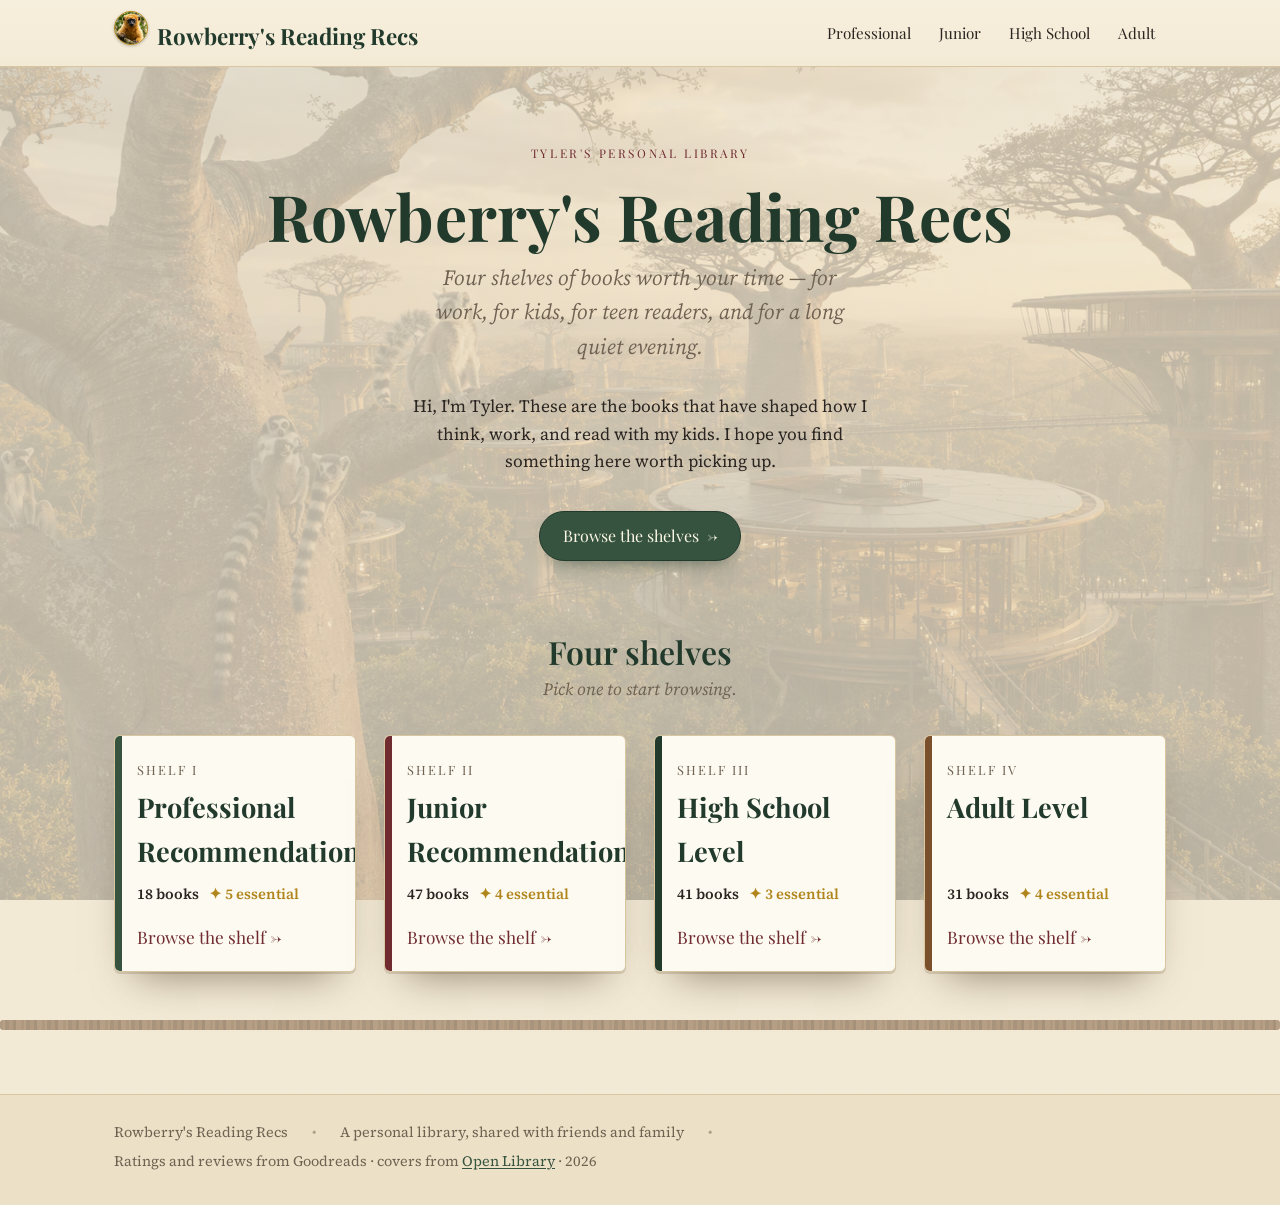
==== index.html @ d3a47faa "Adding it all" ====
<!doctype html>
<html lang="en">
<head>
  <meta charset="utf-8">
  <meta name="viewport" content="width=device-width, initial-scale=1">
  <title>Rowberry's Reading Recs</title>
  <meta name="description" content="A personal library of book recommendations from Tyler Rowberry, organized into four shelves: Professional, Junior, High School, and Adult.">
  <meta name="theme-color" content="#f3ead6">
  <meta property="og:type" content="website">
  <meta property="og:title" content="Rowberry's Reading Recs">
  <meta property="og:description" content="Four shelves of books worth your time — for work, for kids, for teen readers, and for a long quiet evening.">
  <link rel="icon" href="data:image/svg+xml,%3Csvg xmlns='http://www.w3.org/2000/svg' viewBox='0 0 24 24' fill='none' stroke='%2335533f' stroke-width='1.7' stroke-linecap='round' stroke-linejoin='round'%3E%3Cpath d='M12 5.5C10 4 6.5 3.5 4 4v14c2.5-.5 6 0 8 1.5 2-1.5 5.5-2 8-1.5V4c-2.5-.5-6 0-8 1.5Z'/%3E%3Cpath d='M12 5.5v14'/%3E%3C/svg%3E">
  <link rel="preconnect" href="https://fonts.googleapis.com">
  <link rel="preconnect" href="https://fonts.gstatic.com" crossorigin>
  <link href="https://fonts.googleapis.com/css2?family=Playfair+Display:wght@500;600;700&family=Source+Serif+4:ital,opsz,wght@0,8..60,400;0,8..60,600;1,8..60,400;1,8..60,600&display=swap" rel="stylesheet">
  <link rel="stylesheet" href="assets/styles.css">
</head>
<body data-page="home">
  <a class="skip-link" href="#shelves">Skip to the shelves</a>

  <header class="site-header">
    <div class="wrap site-header__inner">
      <a class="brand" href="index.html">
        <img class="brand__photo" src="assets/img/lemur-logo.jpg" alt="" width="34" height="34">
        <span>Rowberry's Reading Recs</span>
      </a>
      <nav class="site-nav" aria-label="Book shelves">
        <a href="professional.html">Professional</a>
        <a href="junior.html">Junior</a>
        <a href="highschool.html">High School</a>
        <a href="adult.html">Adult</a>
      </nav>
    </div>
  </header>

  <main id="main">
    <section class="hero wrap">
      <p class="hero__eyebrow">Tyler's Personal Library</p>
      <h1>Rowberry's Reading Recs</h1>

      <!-- EDIT: tagline — one line under the title. Change freely. -->
      <p class="hero__tagline">Four shelves of books worth your time — for work, for kids,
        for teen readers, and for a long quiet evening.</p>

      <!-- ================================================================= -->
      <!-- WELCOME BLURB  —  Tyler, edit the text inside this <p> to make it  -->
      <!-- yours. This is the personal hello your friends and family see.     -->
      <!-- ================================================================= -->
      <p class="welcome">
        Hi, I'm Tyler. These are the books that have shaped how I think, work,
        and read with my kids. I hope you find something here worth picking up.
      </p>
      <!-- ===================== end welcome blurb ========================== -->

      <p><a class="btn" href="#shelves">Browse the shelves
        <span class="btn__arrow" aria-hidden="true">&rarr;</span></a></p>
    </section>

    <section class="shelves wrap" id="shelves">
      <h2>Four shelves</h2>
      <p class="shelves__sub">Pick one to start browsing.</p>
      <div class="tile-grid" data-tiles>
        <noscript>
          <p>This site uses JavaScript to list the books. The four shelves are:
            <a href="professional.html">Professional</a>,
            <a href="junior.html">Junior</a>,
            <a href="highschool.html">High School</a>, and
            <a href="adult.html">Adult</a>.</p>
        </noscript>
      </div>
    </section>
  </main>

  <hr class="grain-rule" aria-hidden="true">
  <footer class="site-footer">
    <div class="wrap site-footer__inner">
      <span>Rowberry's Reading Recs</span>
      <span class="dot" aria-hidden="true">&bull;</span>
      <span>A personal library, shared with friends and family</span>
      <span class="dot" aria-hidden="true">&bull;</span>
      <span>Ratings and reviews from Goodreads &middot; covers from
        <a href="https://openlibrary.org" rel="noopener">Open Library</a>
        &middot; <span data-year>2026</span></span>
    </div>
  </footer>

  <script src="assets/site-data.js"></script>
  <script src="assets/app.js"></script>
</body>
</html>
---- assets/styles.css ----
/* =============================================================================
   Tyler Rowberry's Recommended Books
   A warm, literary personal library. Light theme, committed on purpose.
   ============================================================================= */

:root {
  /* --- Warm palette --------------------------------------------------------- */
  --paper:        #f3ead6;   /* page background, parchment                     */
  --paper-deep:   #ece0c6;   /* alternating bands / recessed areas            */
  --card:         #fdfaf1;   /* book-card surface, warm cream                 */
  --ink:          #2b2521;   /* body text                                     */
  --ink-soft:     #6f6252;   /* captions, secondary text                      */
  --rule:         #d8c6a0;   /* hairlines and dividers                        */
  --green:        #35533f;   /* primary accent — forest green                */
  --green-deep:   #223a2c;
  --burgundy:     #6f2b30;   /* secondary accent — oxblood                    */
  --burgundy-deep:#521f1f;
  --gold:         #b0851c;   /* RESERVED for "have to read" highlights        */
  --gold-soft:    #e7cf8e;
  --gold-bright:  #d8b551;
  --bronze:       #94712e;   /* star-rating fill                              */

  /* --- Type --------------------------------------------------------------- */
  --font-head: "Playfair Display", "Iowan Old Style", "Palatino Linotype",
               Palatino, Georgia, serif;
  --font-body: "Source Serif 4", "Iowan Old Style", Georgia,
               "Times New Roman", serif;

  /* --- Metrics ---------------------------------------------------------------*/
  --measure: 66ch;
  --radius: 6px;
  --shadow-card: 0 1px 0 rgba(93, 74, 42, .18),
                 0 14px 26px -16px rgba(59, 44, 22, .55);
  --shadow-tile: 0 2px 0 rgba(93, 74, 42, .18),
                 0 22px 40px -22px rgba(59, 44, 22, .6);
  --page-x: clamp(1rem, 5vw, 4rem);
}

/* -----------------------------------------------------------------------------
   Reset-ish
   ---------------------------------------------------------------------------- */
*, *::before, *::after { box-sizing: border-box; }
html { -webkit-text-size-adjust: 100%; }
body {
  margin: 0;
  font-family: var(--font-body);
  font-size: clamp(1rem, 0.95rem + 0.2vw, 1.075rem);
  line-height: 1.6;
  color: var(--ink);
  background-color: var(--paper);
  /* faint paper grain */
  background-image: url("data:image/svg+xml,%3Csvg xmlns='http://www.w3.org/2000/svg' width='240' height='240'%3E%3Cfilter id='n'%3E%3CfeTurbulence type='fractalNoise' baseFrequency='0.9' numOctaves='2' stitchTiles='stitch'/%3E%3CfeColorMatrix type='saturate' values='0'/%3E%3C/filter%3E%3Crect width='100%25' height='100%25' filter='url(%23n)' opacity='0.035'/%3E%3C/svg%3E");
  text-underline-offset: 2px;
}
h1, h2, h3, h4 {
  font-family: var(--font-head);
  font-weight: 600;
  line-height: 1.15;
  color: var(--green-deep);
  margin: 0 0 .5em;
  letter-spacing: .002em;
}
p { margin: 0 0 1em; }
a { color: var(--burgundy); }
a:hover { color: var(--burgundy-deep); }
img { max-width: 100%; display: block; }
:focus-visible {
  outline: 3px solid var(--gold);
  outline-offset: 2px;
  border-radius: 3px;
}

.skip-link {
  position: absolute; left: -999px; top: 0;
  background: var(--green-deep); color: #fff;
  padding: .6rem 1rem; z-index: 100; border-radius: 0 0 var(--radius) 0;
}
.skip-link:focus { left: 0; }

.wrap { max-width: 1180px; margin-inline: auto; padding-inline: var(--page-x); }
.center-measure { max-width: var(--measure); }

/* -----------------------------------------------------------------------------
   Site header / nav
   ---------------------------------------------------------------------------- */
.site-header {
  border-bottom: 1px solid var(--rule);
  background: linear-gradient(180deg, #f7efdd, var(--paper));
  position: sticky; top: 0; z-index: 20;
  backdrop-filter: saturate(1.1);
}
.site-header__inner {
  display: flex; flex-wrap: wrap; align-items: center; gap: .35rem 1.5rem;
  padding-block: .7rem;
}
.brand {
  font-family: var(--font-head);
  font-weight: 700;
  font-size: clamp(1.05rem, 1rem + 0.6vw, 1.4rem);
  color: var(--green-deep);
  text-decoration: none;
  display: inline-flex; align-items: baseline; gap: .55rem;
  margin-right: auto;
}
.brand:hover { color: var(--burgundy); }
.brand__photo {
  width: 34px; height: 34px;
  flex: none;
  border-radius: 50%;
  object-fit: cover;
  object-position: 50% 38%;
  border: 1.5px solid var(--gold);
  box-shadow: 0 1px 3px rgba(0,0,0,.25);
}

.site-nav { display: flex; flex-wrap: wrap; gap: .15rem .35rem; }
.site-nav a {
  --nav-accent: var(--green);
  text-decoration: none;
  color: var(--ink);
  font-family: var(--font-head);
  font-size: .95rem;
  padding: .35rem .7rem;
  border-radius: 4px;
  white-space: nowrap;
  position: relative;
}
.site-nav a:hover { color: var(--nav-accent); background: #ffffff7a; }
.site-nav a[aria-current="page"] {
  color: var(--nav-accent);
}
.site-nav a[aria-current="page"]::after {
  content: ""; position: absolute; left: .7rem; right: .7rem; bottom: .1rem;
  height: 2px; background: var(--gold); border-radius: 2px;
}

/* -----------------------------------------------------------------------------
   Footer
   ---------------------------------------------------------------------------- */
.site-footer {
  margin-top: 4rem;
  border-top: 1px solid var(--rule);
  background: var(--paper-deep);
  color: var(--ink-soft);
  font-size: .9rem;
}
.site-footer__inner {
  padding-block: 1.6rem 2rem;
  display: flex; flex-wrap: wrap; gap: .4rem 1.5rem; align-items: center;
}
.site-footer a { color: var(--green); }
.site-footer .dot { opacity: .5; }

/* wood-grain divider, used above the footer and between sections */
.grain-rule {
  height: 10px; border: 0; margin: 0;
  background:
    repeating-linear-gradient(90deg,
      #6b4a2b 0 3px, #7d5833 3px 5px, #5f3f24 5px 9px, #714c2c 9px 13px,
      #58381f 13px 16px, #7a5533 16px 21px);
  opacity: .5;
  border-radius: 3px;
}

/* -----------------------------------------------------------------------------
   Home — Madagascar forest background, faded so it never competes with content
   ---------------------------------------------------------------------------- */
body[data-page="home"] {
  background-image:
    linear-gradient(rgba(243, 234, 214, .75), rgba(243, 234, 214, .75)),
    url("img/madagascar-bg.png"),
    url("data:image/svg+xml,%3Csvg xmlns='http://www.w3.org/2000/svg' width='240' height='240'%3E%3Cfilter id='n'%3E%3CfeTurbulence type='fractalNoise' baseFrequency='0.9' numOctaves='2' stitchTiles='stitch'/%3E%3CfeColorMatrix type='saturate' values='0'/%3E%3C/filter%3E%3Crect width='100%25' height='100%25' filter='url(%23n)' opacity='0.035'/%3E%3C/svg%3E");
  background-size: auto, cover, 240px 240px;
  background-position: center, center 32%, top left;
  background-repeat: no-repeat, no-repeat, repeat;
  background-attachment: scroll, fixed, scroll;
}
@media (max-width: 620px) {
  /* fixed backgrounds are unreliable on mobile browsers; let it scroll with the page instead */
  body[data-page="home"] { background-attachment: scroll, scroll, scroll; }
}

/* -----------------------------------------------------------------------------
   Home — hero
   ---------------------------------------------------------------------------- */
.hero {
  padding-block: clamp(2.5rem, 6vw, 5rem) clamp(2rem, 5vw, 3.5rem);
  text-align: center;
}
.hero__eyebrow {
  font-family: var(--font-head);
  text-transform: uppercase;
  letter-spacing: .22em;
  font-size: .74rem;
  color: var(--burgundy);
  margin-bottom: 1rem;
}
.hero h1 {
  font-size: clamp(2.1rem, 1.4rem + 4.2vw, 4rem);
  font-weight: 700;
  margin-bottom: .5rem;
}
.hero__tagline {
  font-style: italic;
  color: var(--ink-soft);
  font-size: clamp(1.05rem, 1rem + 0.6vw, 1.35rem);
  margin-inline: auto;
  max-width: 40ch;
}
/* <!-- WELCOME BLURB: Tyler, edit the text of this paragraph in index.html --> */
.welcome {
  margin-block: 1.8rem 2.2rem;
  margin-inline: auto;
  max-width: 54ch;
  font-size: 1.08rem;
}
.btn {
  display: inline-flex; align-items: center; gap: .5rem;
  font-family: var(--font-head);
  font-size: 1rem;
  text-decoration: none;
  padding: .7rem 1.4rem;
  border-radius: 999px;
  background: var(--green);
  color: #fdf7e6;
  border: 1px solid var(--green-deep);
  box-shadow: 0 10px 22px -12px rgba(34, 58, 44, .8);
  transition: transform .12s ease, background .12s ease;
}
.btn:hover { background: var(--green-deep); color: #fff; transform: translateY(-1px); }
.btn__arrow { transition: transform .12s ease; }
.btn:hover .btn__arrow { transform: translateX(3px); }

/* -----------------------------------------------------------------------------
   Home — category tiles
   ---------------------------------------------------------------------------- */
.shelves {
  padding-bottom: 3rem;
}
.shelves h2 {
  text-align: center;
  font-size: clamp(1.4rem, 1.2rem + 1vw, 2rem);
  margin-bottom: .3rem;
}
.shelves__sub {
  text-align: center; color: var(--ink-soft); font-style: italic;
  margin-bottom: 2rem;
}
.tile-grid {
  display: grid;
  gap: clamp(1rem, 3vw, 1.75rem);
  grid-template-columns: repeat(auto-fit, minmax(240px, 1fr));
}
.tile {
  position: relative;
  display: flex; flex-direction: column;
  text-decoration: none;
  color: inherit;
  background: var(--card);
  border: 1px solid var(--rule);
  border-radius: var(--radius);
  padding: 1.5rem 1.4rem 1.3rem;
  box-shadow: var(--shadow-tile);
  overflow: hidden;
  isolation: isolate;
  transition: transform .14s ease, box-shadow .14s ease;
}
.tile::before {                       /* spine accent */
  content: ""; position: absolute; inset: 0 auto 0 0; width: 7px;
  background: var(--tile-accent, var(--green));
}
.tile:nth-child(4n+1) { --tile-accent: var(--green); }
.tile:nth-child(4n+2) { --tile-accent: var(--burgundy); }
.tile:nth-child(4n+3) { --tile-accent: var(--green-deep); }
.tile:nth-child(4n+4) { --tile-accent: #7a4f2b; }
.tile:hover {
  transform: translateY(-4px);
  box-shadow: 0 3px 0 rgba(93,74,42,.2), 0 30px 50px -24px rgba(59,44,22,.7);
}
.tile__index {
  font-family: var(--font-head);
  font-size: .8rem; letter-spacing: .15em; text-transform: uppercase;
  color: var(--ink-soft);
}
.tile__name {
  font-family: var(--font-head);
  font-weight: 700;
  font-size: clamp(1.3rem, 1.1rem + 1vw, 1.7rem);
  color: var(--green-deep);
  margin: .35rem 0 .6rem;
}
.tile__meta {
  margin-top: auto;
  display: flex; flex-wrap: wrap; align-items: baseline; gap: .3rem .6rem;
  font-size: .92rem; color: var(--ink-soft);
}
.tile__count { font-weight: 600; color: var(--ink); }
.tile__essential {
  display: inline-flex; align-items: center; gap: .3rem;
  color: var(--gold); font-weight: 600;
}
.tile__cta {
  margin-top: 1rem;
  font-family: var(--font-head);
  color: var(--burgundy);
  display: inline-flex; align-items: center; gap: .4rem;
}
.tile:hover .tile__cta { color: var(--burgundy-deep); }

/* -----------------------------------------------------------------------------
   Category page — header + toolbar
   ---------------------------------------------------------------------------- */
.cat-head { padding-block: clamp(2rem, 5vw, 3.25rem) 1.25rem; }
.cat-head__eyebrow {
  font-family: var(--font-head);
  text-transform: uppercase; letter-spacing: .2em; font-size: .74rem;
  color: var(--burgundy); margin-bottom: .6rem;
}
.cat-head h1 { font-size: clamp(1.9rem, 1.3rem + 3vw, 3rem); font-weight: 700; }
.cat-head__blurb { color: var(--ink-soft); max-width: 52ch; font-style: italic; }

.toolbar {
  display: flex; flex-wrap: wrap; align-items: center; gap: .8rem 1.4rem;
  padding: .85rem 1rem;
  margin-top: 1.25rem;
  background: var(--card);
  border: 1px solid var(--rule);
  border-radius: var(--radius);
  box-shadow: var(--shadow-card);
  font-size: .93rem;
}
.toolbar__count { color: var(--ink-soft); font-style: italic; }
.toolbar__group { display: flex; align-items: center; gap: .5rem; }
.toolbar label { font-family: var(--font-head); }
.toolbar select {
  font: inherit; font-family: var(--font-body);
  padding: .35rem .5rem; border-radius: 4px;
  border: 1px solid var(--rule); background: #fff; color: var(--ink);
}

/* card / list view toggle */
.view-toggle {
  display: inline-flex;
  border: 1px solid var(--rule);
  border-radius: 999px;
  overflow: hidden;
  background: #fff;
}
.view-toggle__btn {
  font: inherit; font-family: var(--font-head); font-size: .85rem;
  padding: .35rem .9rem;
  border: 0; background: transparent; color: var(--ink-soft);
  cursor: pointer;
  transition: background .12s ease, color .12s ease;
}
.view-toggle__btn[aria-pressed="true"] { background: var(--green); color: #fdf7e6; }
.view-toggle__btn:not([aria-pressed="true"]):hover { background: #f1e7cd; color: var(--ink); }
.view-toggle__btn:focus-visible { outline: 3px solid var(--gold); outline-offset: -3px; }

/* gold "must reads only" switch */
.switch { display: inline-flex; align-items: center; gap: .55rem; cursor: pointer; }
.switch input { position: absolute; opacity: 0; pointer-events: none; }
.switch__track {
  width: 42px; height: 24px; border-radius: 999px;
  background: #e4d8ba; border: 1px solid var(--rule);
  position: relative; transition: background .15s ease;
  flex: none;
}
.switch__track::after {
  content: ""; position: absolute; top: 2px; left: 2px;
  width: 18px; height: 18px; border-radius: 50%;
  background: #fff; box-shadow: 0 1px 3px rgba(0,0,0,.3);
  transition: transform .15s ease;
}
.switch input:checked + .switch__track { background: var(--gold); }
.switch input:checked + .switch__track::after { transform: translateX(18px); }
.switch input:focus-visible + .switch__track { outline: 3px solid var(--gold); outline-offset: 2px; }
.switch__label { font-family: var(--font-head); }

/* -----------------------------------------------------------------------------
   Book grid + cards
   ---------------------------------------------------------------------------- */
.book-grid {
  --col: 210px;
  list-style: none; padding: 0; margin: 2rem 0 0;
  display: grid;
  grid-template-columns: repeat(auto-fill, minmax(var(--col), 1fr));
  gap: clamp(1.4rem, 3.5vw, 2.4rem) clamp(1rem, 3vw, 1.8rem);
}
.book-grid__empty {
  grid-column: 1 / -1;
  text-align: center; color: var(--ink-soft); font-style: italic;
  padding: 3rem 1rem;
}

.card {
  position: relative;
  display: flex; flex-direction: column;
  background: var(--card);
  border: 1px solid var(--rule);
  border-radius: var(--radius);
  padding: 0 0 1rem;
  box-shadow: var(--shadow-card);
}
/* soft contact shadow so the card reads as resting on a shelf */
.card::after {
  content: ""; position: absolute; left: 8%; right: 8%; bottom: -11px; height: 12px;
  background: radial-gradient(50% 100% at 50% 0%, rgba(59,44,22,.33), transparent 70%);
  z-index: -1;
}

.card__cover-wrap {
  position: relative;
  margin: 0; padding: .65rem .8rem 0;
}
.card__cover, .card__ph {
  aspect-ratio: 2 / 3;
  width: 100%;
  border-radius: 3px;
  box-shadow: 0 2px 6px rgba(43, 33, 18, .28), inset 0 0 0 1px rgba(0,0,0,.06);
}
.card__cover { object-fit: cover; object-position: 50% 22%; background: var(--paper-deep); }

/* lettered fallback "spine" */
.card__ph {
  position: relative;
  display: flex; flex-direction: column; justify-content: center; gap: .5rem;
  padding: 1rem .85rem;
  text-align: center;
  color: #f7efe0;
  background:
    linear-gradient(180deg, rgba(255,255,255,.08), rgba(0,0,0,.14)),
    var(--ph, #45322a);
  border: 1px solid rgba(0,0,0,.15);
  overflow: hidden;
}
.card__ph::before {
  content: ""; position: absolute; inset: 10px; border: 1px solid rgba(255,255,255,.25);
  border-radius: 2px; pointer-events: none;
}
.card__ph-title {
  font-family: var(--font-head); font-weight: 600;
  font-size: .98rem; line-height: 1.25;
}
.card__ph-rule {
  width: 34px; height: 1px; background: rgba(255,255,255,.45); margin: .1rem auto;
}
.card__ph-author { font-size: .78rem; font-style: italic; opacity: .85; }

/* category / age badge */
.card__badge {
  position: absolute; top: 1.3rem; left: 1.3rem;
  font-family: var(--font-head);
  font-size: .68rem; letter-spacing: .06em; text-transform: uppercase;
  color: #fdf7e6;
  background: var(--badge-bg, var(--green));
  border: 1px solid rgba(0,0,0,.18);
  padding: .22rem .5rem;
  border-radius: 3px;
  box-shadow: 0 2px 5px rgba(0,0,0,.22);
}
.badge--professional { --badge-bg: var(--green); }
.badge--junior       { --badge-bg: #7a4f2b; }
.badge--highschool   { --badge-bg: var(--burgundy); }
.badge--adult        { --badge-bg: var(--green-deep); }

.card__body {
  padding: .75rem 1rem 0;
  display: flex; flex-direction: column; gap: .3rem;
  flex: 1;
}
.card__title {
  font-family: var(--font-head);
  font-weight: 600;
  font-size: 1.04rem;
  line-height: 1.22;
  color: var(--green-deep);
}
.card__author { color: var(--ink-soft); font-size: .9rem; font-style: italic; }

.stars { --fill: var(--bronze); letter-spacing: .06em; font-size: .95rem; line-height: 1; margin-top: .15rem; }
.stars span { color: var(--fill); }
.stars .is-empty { color: color-mix(in srgb, var(--bronze) 26%, transparent); }
.stars__sr { position: absolute; width: 1px; height: 1px; overflow: hidden; clip: rect(0 0 0 0); }

.review {
  margin: .5rem 0 0;
  padding-left: .7rem;
  border-left: 2px solid var(--gold-soft);
  font-style: italic;
  font-size: .92rem;
  color: #4a4038;
}
.review p { margin: 0; }
.review.is-clamped p {
  display: -webkit-box; -webkit-line-clamp: 3; -webkit-box-orient: vertical;
  overflow: hidden;
}
.review__toggle {
  margin-top: .3rem;
  font-family: var(--font-head); font-size: .8rem;
  background: none; border: 0; padding: 0; cursor: pointer;
  color: var(--burgundy); text-decoration: underline; text-underline-offset: 2px;
}

/* "More on Goodreads" — always pinned to the bottom of the card */
.card__more {
  margin-top: auto;
  padding-top: .7rem;
  margin-inline: -1rem;
  padding-inline: 1rem;
  border-top: 1px solid var(--rule);
  font-family: var(--font-head);
  font-size: .8rem;
  color: var(--green);
  text-decoration: none;
}
.card__more:hover { color: var(--burgundy); text-decoration: underline; text-underline-offset: 2px; }
.card__more span { display: inline-block; transition: transform .12s ease; }
.card__more:hover span { transform: translate(1px, -1px); }

/* -----------------------------------------------------------------------------
   List view — a compact row layout, toggled via the view-toggle control
   ---------------------------------------------------------------------------- */
.book-grid[data-view="list"] {
  grid-template-columns: 1fr;
  gap: .6rem;
}
.book-grid[data-view="list"] .card {
  flex-direction: row;
  align-items: center;
  gap: .9rem;
  padding: .55rem .9rem .55rem .55rem;
}
.book-grid[data-view="list"] .card::after { display: none; }
.book-grid[data-view="list"] .card__cover-wrap {
  flex: none; width: 46px; padding: 0;
}
.book-grid[data-view="list"] .card__cover,
.book-grid[data-view="list"] .card__ph {
  width: 46px;
}
.book-grid[data-view="list"] .card__ph { padding: .3rem .2rem; }
.book-grid[data-view="list"] .card__ph-title { font-size: .62rem; }
.book-grid[data-view="list"] .card__ph-author { font-size: .55rem; }
.book-grid[data-view="list"] .card__badge { display: none; }
.book-grid[data-view="list"] .card__body {
  padding: 0; flex: 1; min-width: 0;
  flex-direction: row; flex-wrap: wrap; align-items: baseline; gap: .1rem .8rem;
}
.book-grid[data-view="list"] .card__title {
  flex: 1 1 220px; min-width: 0;
  white-space: nowrap; overflow: hidden; text-overflow: ellipsis;
}
.book-grid[data-view="list"] .card.is-essential .card__title::before {
  content: "✦ "; color: var(--gold);
}
.book-grid[data-view="list"] .card__author { flex: none; }
.book-grid[data-view="list"] .stars { flex: none; margin-top: 0; }
.book-grid[data-view="list"] .review { display: none; }
.book-grid[data-view="list"] .card__more {
  flex: none; margin: 0; padding: 0; border: 0;
}
.book-grid[data-view="list"] .card__ribbon-wrap,
.book-grid[data-view="list"] .card.is-essential::before {
  display: none;
}
.book-grid[data-view="list"] .card.is-essential {
  background: var(--card);
  box-shadow: 0 0 0 1px var(--gold) inset, var(--shadow-card);
}
@media (max-width: 560px) {
  .book-grid[data-view="list"] .card__body { gap: .1rem .5rem; }
  .book-grid[data-view="list"] .card__title { flex-basis: 100%; white-space: normal; }
}

/* -----------------------------------------------------------------------------
   "Essential Read" treatment — gold, and only here
   ---------------------------------------------------------------------------- */
.card.is-essential {
  border-color: var(--gold);
  box-shadow:
    0 0 0 1px var(--gold) inset,
    0 0 0 5px var(--card) inset,
    0 0 0 6px var(--gold-soft) inset,
    0 2px 0 rgba(93,74,42,.2),
    0 20px 34px -18px rgba(150, 110, 20, .55);
  background:
    linear-gradient(180deg, #fffdf4, var(--card));
}
.card.is-essential .card__body { padding-top: .7rem; }
.card__ribbon-wrap {
  position: absolute; top: 0; right: 0;
  width: 116px; height: 116px;
  overflow: hidden;
  border-top-right-radius: var(--radius);
  pointer-events: none;
  z-index: 3;
}
.card__ribbon {
  position: absolute;
  top: 18px; right: -36px;
  width: 150px;
  text-align: center;
  transform: rotate(45deg);
  background: linear-gradient(180deg, var(--gold-bright), var(--gold));
  color: #3a2a05;
  font-family: var(--font-head); font-weight: 700;
  font-size: .62rem; letter-spacing: .08em; text-transform: uppercase;
  padding: .32rem 0;
  box-shadow: 0 3px 8px rgba(0,0,0,.28);
  border-top: 1px solid rgba(255,255,255,.55);
  border-bottom: 1px solid rgba(0,0,0,.18);
}
.card.is-essential::before {  /* faint gilt glow behind the cover */
  content: ""; position: absolute; inset: -2px; border-radius: 8px;
  background: radial-gradient(60% 40% at 50% 0%, rgba(216,181,81,.35), transparent 70%);
  z-index: -1;
}

.essential-note {
  display: inline-flex; align-items: center; gap: .4rem;
  margin-top: .35rem;
  font-family: var(--font-head); font-size: .78rem;
  color: var(--gold);
}

/* -----------------------------------------------------------------------------
   Responsive
   ---------------------------------------------------------------------------- */
@media (max-width: 620px) {
  .book-grid { --col: 150px; gap: 1.6rem 1rem; }
  .card__badge { top: 1.1rem; left: 1.1rem; font-size: .62rem; }
  .site-header__inner { padding-block: .55rem; }
  .brand { width: 100%; margin-bottom: .15rem; }
  .site-nav { width: 100%; overflow-x: auto; -webkit-overflow-scrolling: touch; }
  .hero { padding-top: 2rem; }
}
@media (max-width: 380px) {
  .book-grid { --col: 100%; }
  .card__cover, .card__ph { max-width: 220px; margin-inline: auto; }
}

/* -----------------------------------------------------------------------------
   Motion / print
   ---------------------------------------------------------------------------- */
@media (prefers-reduced-motion: reduce) {
  * { transition: none !important; animation: none !important; }
}
@media print {
  .site-header, .site-footer, .toolbar, .btn { display: none; }
  body { background: #fff; }
  .card { break-inside: avoid; box-shadow: none; border-color: #bbb; }
}
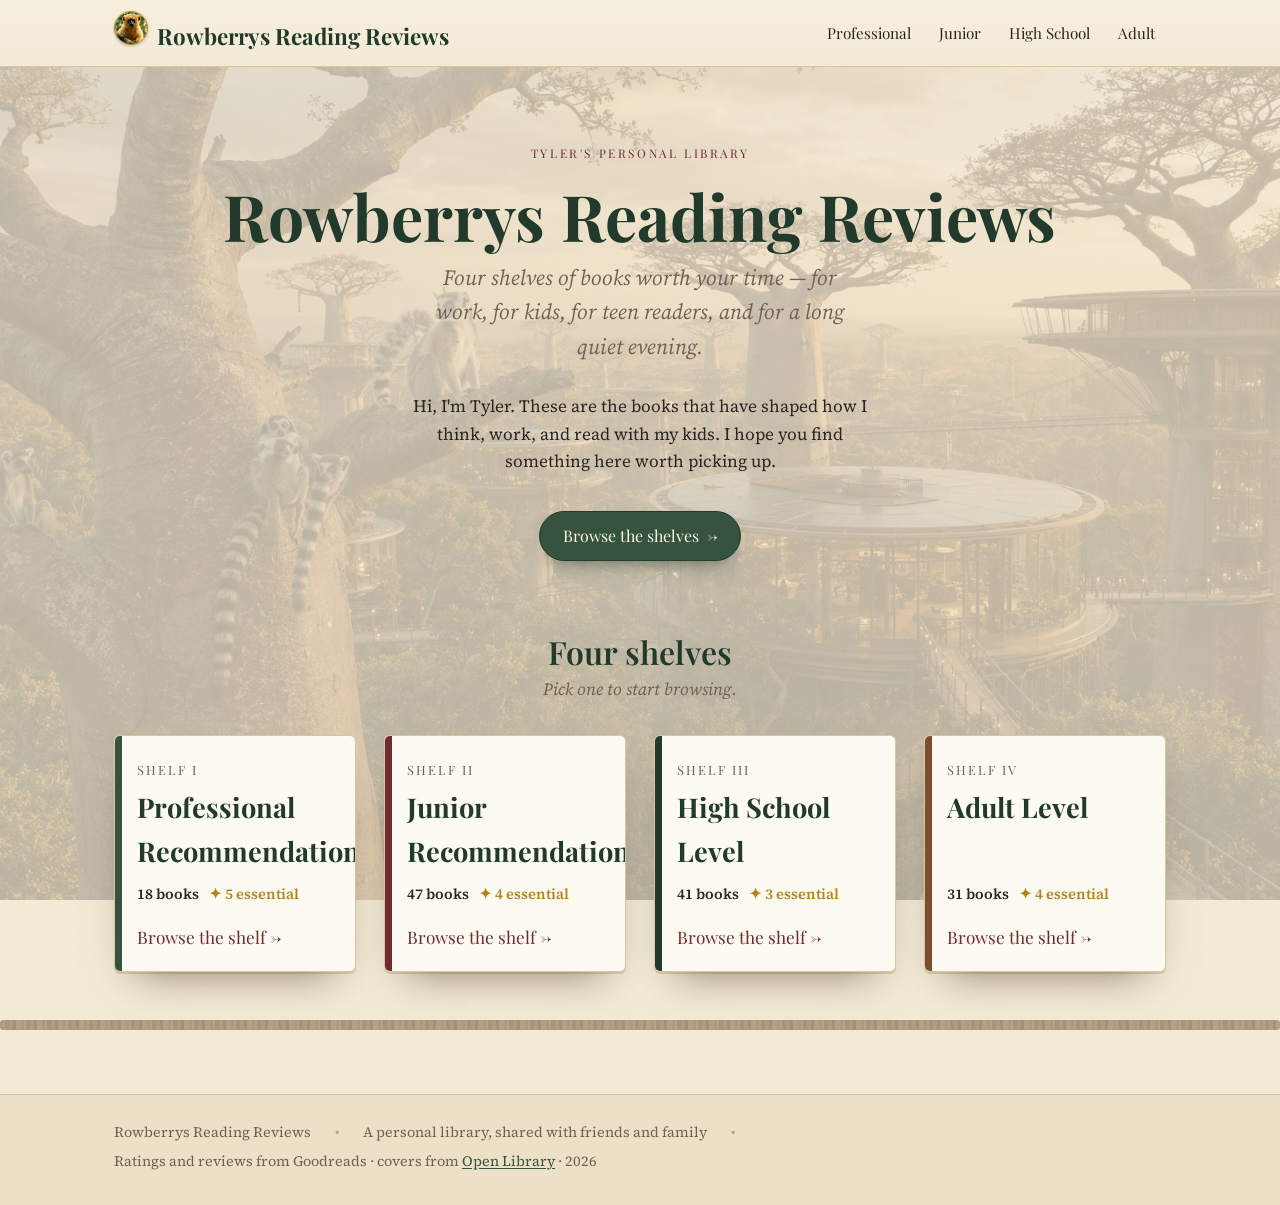
==== commit 8ad0e617: "updates" ====
--- a/index.html
+++ b/index.html
@@ -3,11 +3,11 @@
 <head>
   <meta charset="utf-8">
   <meta name="viewport" content="width=device-width, initial-scale=1">
-  <title>Rowberry's Reading Recs</title>
+  <title>Rowberrys Reading Reviews</title>
   <meta name="description" content="A personal library of book recommendations from Tyler Rowberry, organized into four shelves: Professional, Junior, High School, and Adult.">
   <meta name="theme-color" content="#f3ead6">
   <meta property="og:type" content="website">
-  <meta property="og:title" content="Rowberry's Reading Recs">
+  <meta property="og:title" content="Rowberrys Reading Reviews">
   <meta property="og:description" content="Four shelves of books worth your time — for work, for kids, for teen readers, and for a long quiet evening.">
   <link rel="icon" href="data:image/svg+xml,%3Csvg xmlns='http://www.w3.org/2000/svg' viewBox='0 0 24 24' fill='none' stroke='%2335533f' stroke-width='1.7' stroke-linecap='round' stroke-linejoin='round'%3E%3Cpath d='M12 5.5C10 4 6.5 3.5 4 4v14c2.5-.5 6 0 8 1.5 2-1.5 5.5-2 8-1.5V4c-2.5-.5-6 0-8 1.5Z'/%3E%3Cpath d='M12 5.5v14'/%3E%3C/svg%3E">
   <link rel="preconnect" href="https://fonts.googleapis.com">
@@ -22,7 +22,7 @@
     <div class="wrap site-header__inner">
       <a class="brand" href="index.html">
         <img class="brand__photo" src="assets/img/lemur-logo.jpg" alt="" width="34" height="34">
-        <span>Rowberry's Reading Recs</span>
+        <span>Rowberrys Reading Reviews</span>
       </a>
       <nav class="site-nav" aria-label="Book shelves">
         <a href="professional.html">Professional</a>
@@ -36,7 +36,7 @@
   <main id="main">
     <section class="hero wrap">
       <p class="hero__eyebrow">Tyler's Personal Library</p>
-      <h1>Rowberry's Reading Recs</h1>
+      <h1>Rowberrys Reading Reviews</h1>
 
       <!-- EDIT: tagline — one line under the title. Change freely. -->
       <p class="hero__tagline">Four shelves of books worth your time — for work, for kids,
@@ -74,7 +74,7 @@
   <hr class="grain-rule" aria-hidden="true">
   <footer class="site-footer">
     <div class="wrap site-footer__inner">
-      <span>Rowberry's Reading Recs</span>
+      <span>Rowberrys Reading Reviews</span>
       <span class="dot" aria-hidden="true">&bull;</span>
       <span>A personal library, shared with friends and family</span>
       <span class="dot" aria-hidden="true">&bull;</span>
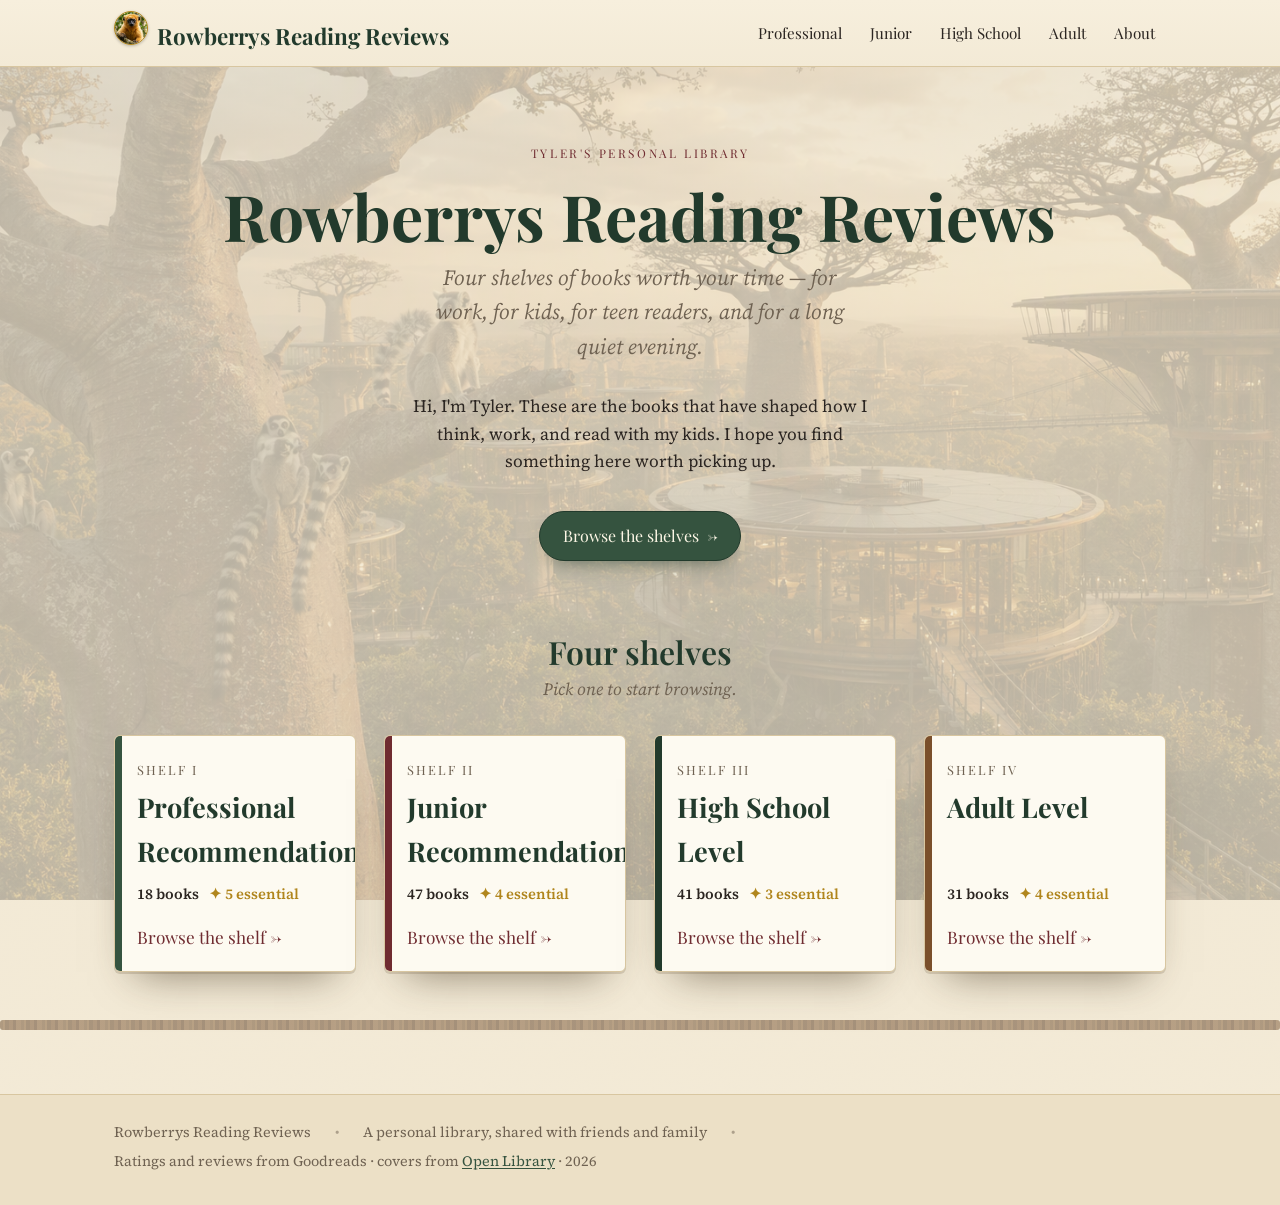
==== commit 488be3b1: "added an about page and backgrounds" ====
--- a/index.html
+++ b/index.html
@@ -29,6 +29,7 @@
         <a href="junior.html">Junior</a>
         <a href="highschool.html">High School</a>
         <a href="adult.html">Adult</a>
+        <a href="about.html">About</a>
       </nav>
     </div>
   </header>
--- a/assets/styles.css
+++ b/assets/styles.css
@@ -163,21 +163,48 @@
 }
 
 /* -----------------------------------------------------------------------------
-   Home — Madagascar forest background, faded so it never competes with content
-   ---------------------------------------------------------------------------- */
-body[data-page="home"] {
+   Per-page background art, faded so it never competes with content.
+   Each page sets --page-bg to its own image; the layered rule below (a
+   translucent paper wash + the image + the existing grain texture) is shared.
+   ---------------------------------------------------------------------------- */
+body[data-page="home"]          { --page-bg: url("img/madagascar-bg.png"); }
+body[data-category="professional"] { --page-bg: url("img/professional.jpeg"); }
+body[data-category="junior"]       { --page-bg: url("img/junior.jpeg"); }
+body[data-category="highschool"]   { --page-bg: url("img/highschool.jpeg"); }
+body[data-category="adult"]        { --page-bg: url("img/adult.jpeg"); }
+body[data-page="about"]         { --page-bg: url("img/about.jpeg"); }
+
+body[data-page="home"],
+body[data-category],
+body[data-page="about"] {
   background-image:
     linear-gradient(rgba(243, 234, 214, .75), rgba(243, 234, 214, .75)),
-    url("img/madagascar-bg.png"),
+    var(--page-bg),
     url("data:image/svg+xml,%3Csvg xmlns='http://www.w3.org/2000/svg' width='240' height='240'%3E%3Cfilter id='n'%3E%3CfeTurbulence type='fractalNoise' baseFrequency='0.9' numOctaves='2' stitchTiles='stitch'/%3E%3CfeColorMatrix type='saturate' values='0'/%3E%3C/filter%3E%3Crect width='100%25' height='100%25' filter='url(%23n)' opacity='0.035'/%3E%3C/svg%3E");
   background-size: auto, cover, 240px 240px;
-  background-position: center, center 32%, top left;
+  background-position: center, center 30%, top left;
   background-repeat: no-repeat, no-repeat, repeat;
   background-attachment: scroll, fixed, scroll;
 }
 @media (max-width: 620px) {
   /* fixed backgrounds are unreliable on mobile browsers; let it scroll with the page instead */
-  body[data-page="home"] { background-attachment: scroll, scroll, scroll; }
+  body[data-page="home"],
+  body[data-category],
+  body[data-page="about"] { background-attachment: scroll, scroll, scroll; }
+}
+
+/* -----------------------------------------------------------------------------
+   About page
+   ---------------------------------------------------------------------------- */
+.about-content {
+  padding-block: 0 3rem;
+  margin-inline: auto;
+}
+.about-content p {
+  font-size: 1.08rem;
+}
+.about-content .btn {
+  margin-top: .5rem;
 }
 
 /* -----------------------------------------------------------------------------
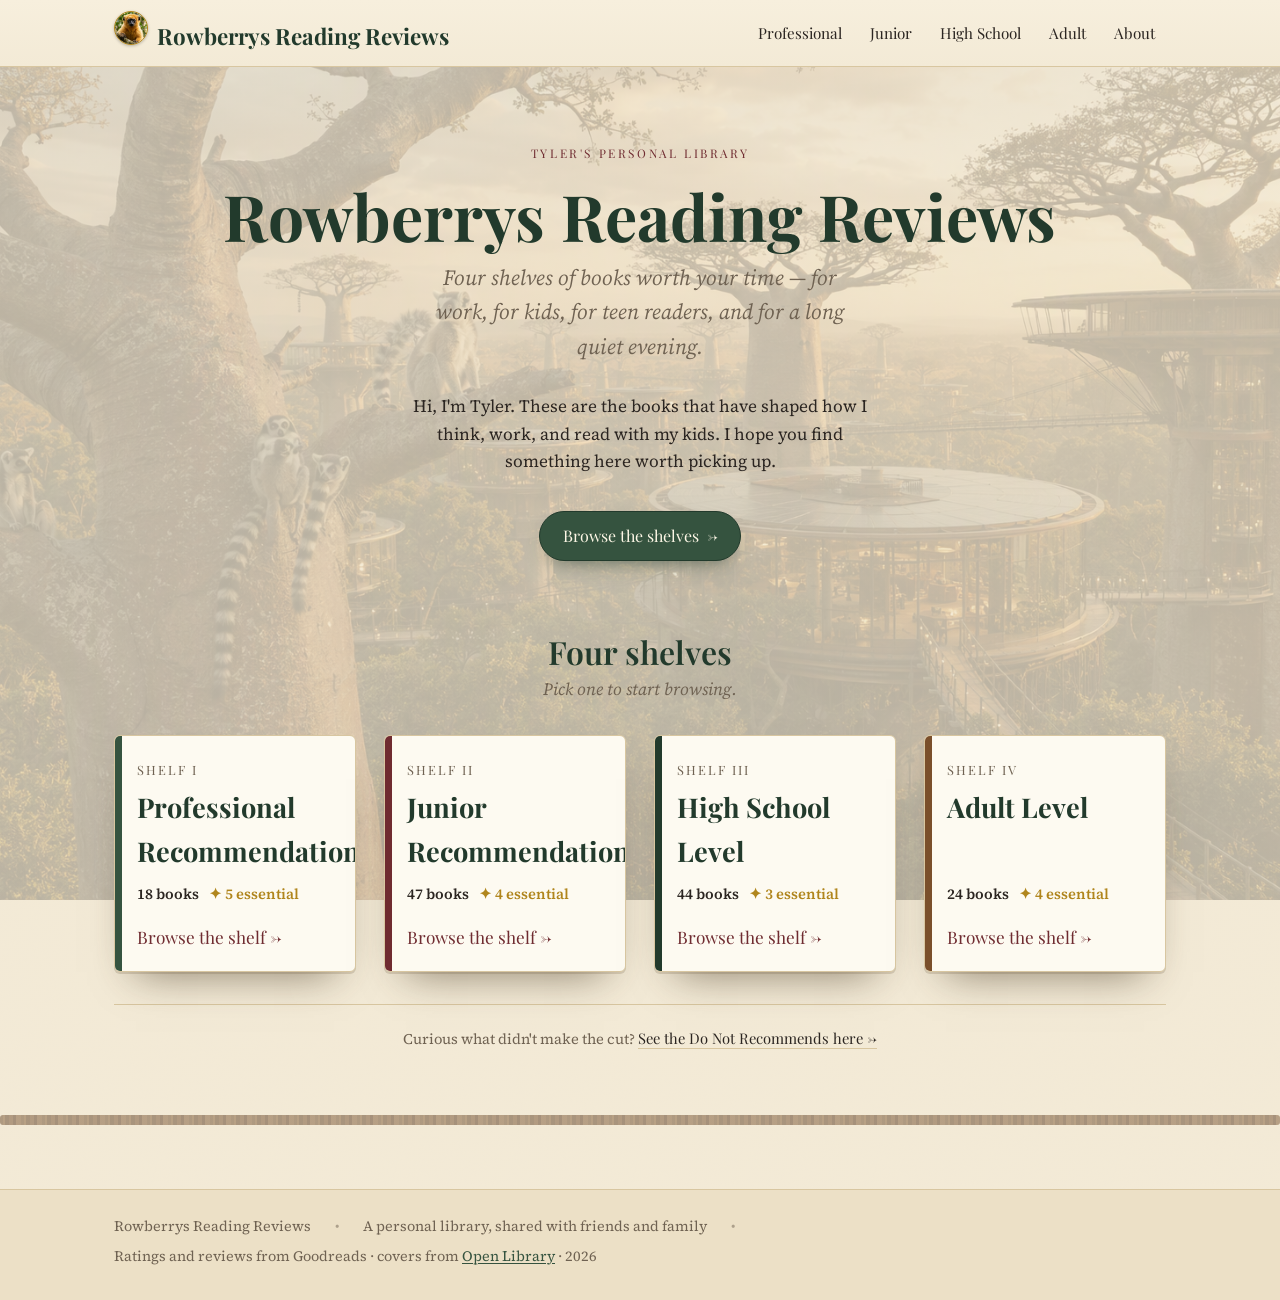
==== commit f0a0783a: "lots of updates" ====
--- a/index.html
+++ b/index.html
@@ -69,6 +69,8 @@
             <a href="adult.html">Adult</a>.</p>
         </noscript>
       </div>
+      <p class="dnr-link">Curious what didn't make the cut?
+        <a href="donotrecommend.html">See the Do Not Recommends here<span aria-hidden="true"> &rarr;</span></a></p>
     </section>
   </main>
 
--- a/assets/styles.css
+++ b/assets/styles.css
@@ -175,7 +175,10 @@
 body[data-page="about"]         { --page-bg: url("img/about.jpeg"); }
 
 body[data-page="home"],
-body[data-category],
+body[data-category="professional"],
+body[data-category="junior"],
+body[data-category="highschool"],
+body[data-category="adult"],
 body[data-page="about"] {
   background-image:
     linear-gradient(rgba(243, 234, 214, .75), rgba(243, 234, 214, .75)),
@@ -273,6 +276,21 @@
   text-align: center; color: var(--ink-soft); font-style: italic;
   margin-bottom: 2rem;
 }
+.dnr-link {
+  text-align: center;
+  margin-top: 2rem;
+  padding-top: 1.4rem;
+  border-top: 1px solid var(--rule);
+  color: var(--ink-soft);
+  font-size: .92rem;
+}
+.dnr-link a {
+  font-family: var(--font-head);
+  color: var(--ink);
+  text-decoration: none;
+  border-bottom: 1px solid var(--rule);
+}
+.dnr-link a:hover { color: var(--burgundy); border-color: var(--burgundy); }
 .tile-grid {
   display: grid;
   gap: clamp(1rem, 3vw, 1.75rem);
@@ -490,6 +508,7 @@
 .badge--junior       { --badge-bg: #7a4f2b; }
 .badge--highschool   { --badge-bg: var(--burgundy); }
 .badge--adult        { --badge-bg: var(--green-deep); }
+.badge--donotrecommend { --badge-bg: #4a4038; }
 
 .card__body {
   padding: .75rem 1rem 0;
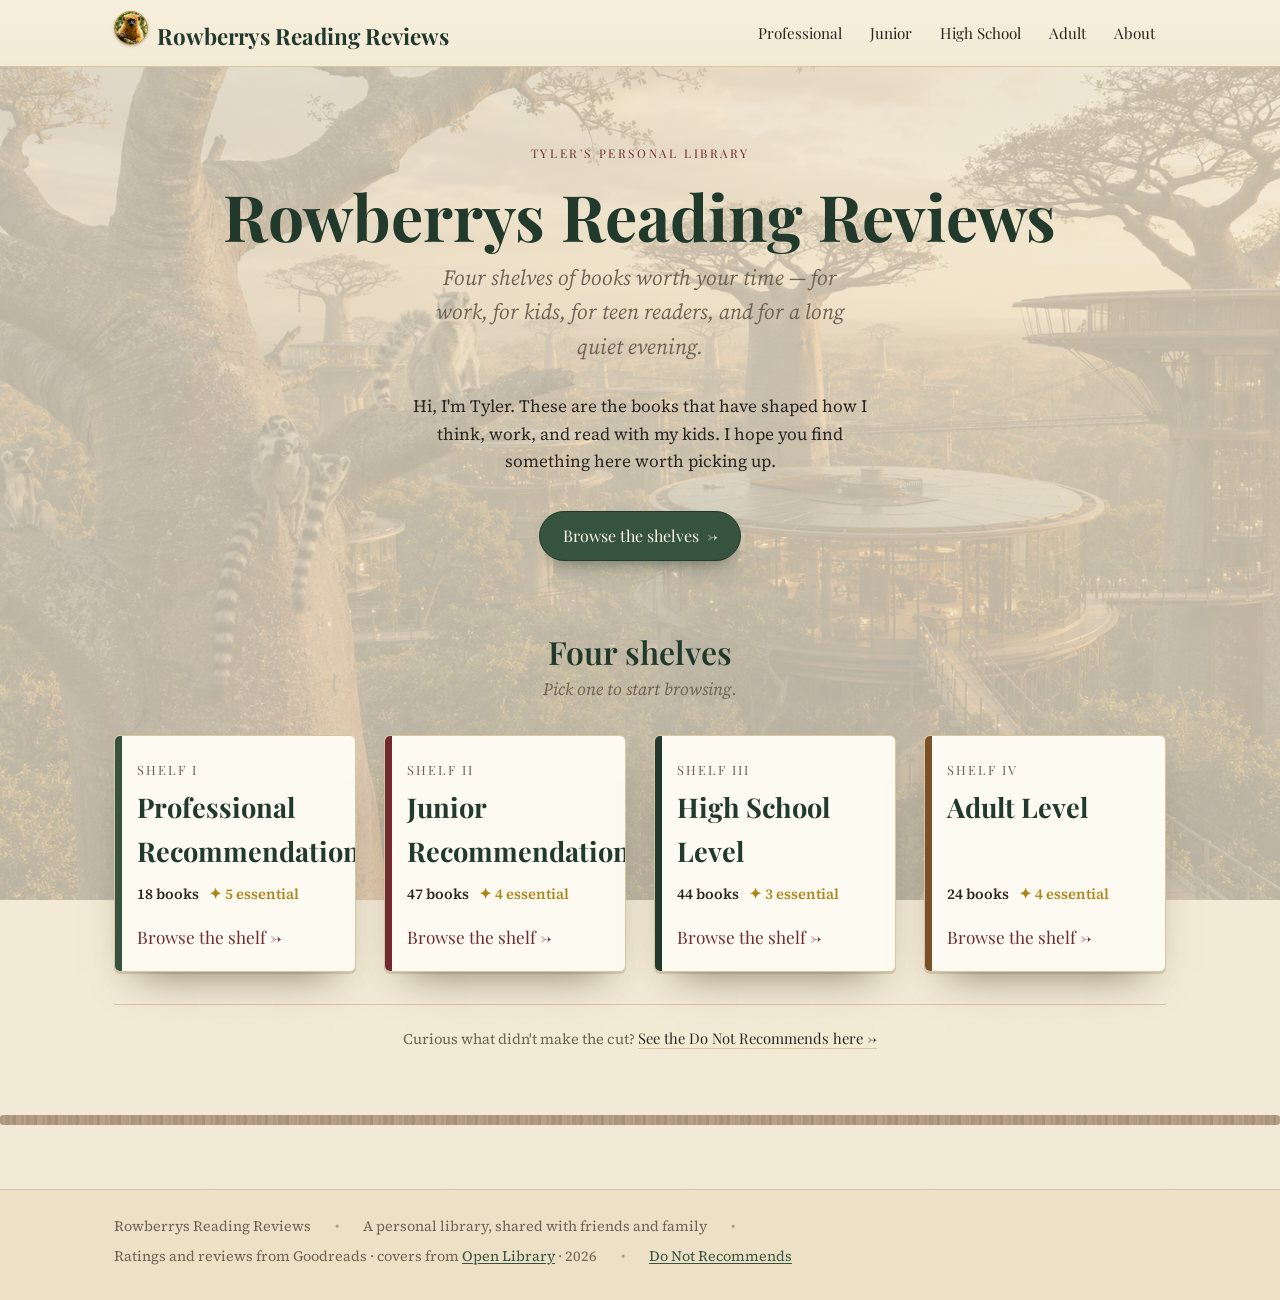
==== commit 3b0bc344: "adding do not recommend links" ====
--- a/index.html
+++ b/index.html
@@ -84,6 +84,8 @@
       <span>Ratings and reviews from Goodreads &middot; covers from
         <a href="https://openlibrary.org" rel="noopener">Open Library</a>
         &middot; <span data-year>2026</span></span>
+      <span class="dot" aria-hidden="true">&bull;</span>
+      <span><a href="donotrecommend.html">Do Not Recommends</a></span>
     </div>
   </footer>
 
